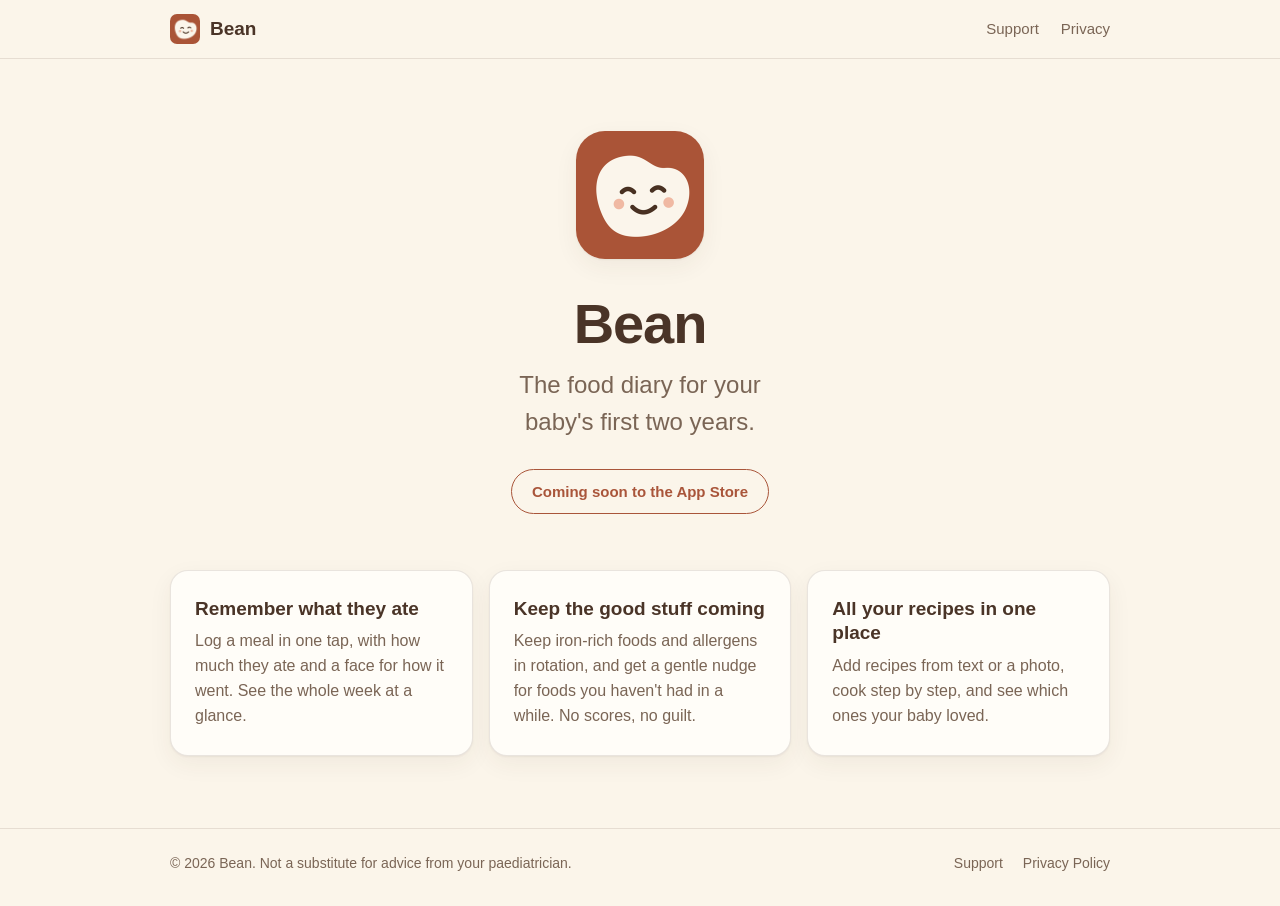
==== index.html @ aadeecb5 "Bean website: home, privacy policy and support pages Co-Authored-By: Claude Opus 5.5 <noreply@anthro" ====
<!doctype html>
<html lang="en">
<head>
  <meta charset="utf-8">
  <meta name="viewport" content="width=device-width, initial-scale=1, viewport-fit=cover">
  <title>Bean: Baby Food Diary</title>
  <meta name="description" content="Bean is the food diary for your baby's first two years. Your recipes, what they ate, and what they loved, all in one place.">
  <link rel="icon" href="icon.png">
  <link rel="apple-touch-icon" href="apple-touch-icon.png">
  <link rel="stylesheet" href="style.css">
</head>
<body>
  <header class="nav">
    <div class="wrap">
      <a class="brand" href="index.html"><img src="icon.png" alt="">Bean</a>
      <nav class="nav-links">
        <a href="support.html">Support</a>
        <a href="privacy.html">Privacy</a>
      </nav>
    </div>
  </header>

  <main class="wrap">
    <section class="hero">
      <img class="icon" src="icon.png" alt="The Bean app icon: a smiling cream bean on terracotta">
      <h1>Bean</h1>
      <p class="tagline">The food diary for your baby's first two years.</p>
      <span class="pill">Coming soon to the App Store</span>
    </section>

    <section class="features" aria-label="What Bean does">
      <div class="feature">
        <h2>Remember what they ate</h2>
        <p>Log a meal in one tap, with how much they ate and a face for how it went. See the whole week at a glance.</p>
      </div>
      <div class="feature">
        <h2>Keep the good stuff coming</h2>
        <p>Keep iron-rich foods and allergens in rotation, and get a gentle nudge for foods you haven't had in a while. No scores, no guilt.</p>
      </div>
      <div class="feature">
        <h2>All your recipes in one place</h2>
        <p>Add recipes from text or a photo, cook step by step, and see which ones your baby loved.</p>
      </div>
    </section>
  </main>

  <footer class="footer">
    <div class="wrap">
      <span>© 2026 Bean. Not a substitute for advice from your paediatrician.</span>
      <nav><a href="support.html">Support</a><a href="privacy.html">Privacy Policy</a></nav>
    </div>
  </footer>
</body>
</html>
---- style.css ----
/* Bean website. Same colours as the app (Bean/Theme.swift), with a
   day and a night version. Uses Apple's own system font (San Francisco). */
:root {
  --cream: #FBF5EA;      /* page background */
  --card: #FFFDF8;       /* card background */
  --terracotta: #A9553A; /* accent */
  --on-accent: #FFFFFF;
  --brown: #4A3427;      /* main text */
  --soft: #7A6555;       /* lighter text */
  --line: rgba(74, 52, 39, 0.12);
  --shadow: 0 1px 2px rgba(74, 52, 39, 0.06), 0 8px 24px rgba(74, 52, 39, 0.06);
  --font: -apple-system, BlinkMacSystemFont, "SF Pro Text", "Helvetica Neue", Helvetica, Arial, sans-serif;
  --font-display: -apple-system, BlinkMacSystemFont, "SF Pro Display", "Helvetica Neue", Helvetica, Arial, sans-serif;
  color-scheme: light;
}
@media (prefers-color-scheme: dark) {
  :root {
    --cream: #1E1813;
    --card: #2B231C;
    --terracotta: #E08A6B;
    --on-accent: #1E1813;
    --brown: #F3E8D8;
    --soft: #B8A592;
    --line: rgba(243, 232, 216, 0.12);
    --shadow: none;
    color-scheme: dark;
  }
}

* { box-sizing: border-box; }
html { -webkit-text-size-adjust: 100%; }
body {
  margin: 0;
  background: var(--cream);
  color: var(--brown);
  font-family: var(--font);
  font-size: 17px;
  line-height: 1.55;
  -webkit-font-smoothing: antialiased;
}
a { color: var(--terracotta); text-decoration: none; }
a:hover { text-decoration: underline; }
a:focus-visible { outline: 2px solid var(--terracotta); outline-offset: 3px; border-radius: 4px; }
img { max-width: 100%; }

.wrap {
  max-width: 980px;
  margin: 0 auto;
  padding-left: max(20px, env(safe-area-inset-left, 0px));
  padding-right: max(20px, env(safe-area-inset-right, 0px));
}

/* Top bar */
.nav {
  border-bottom: 1px solid var(--line);
}
.nav .wrap {
  display: flex;
  align-items: center;
  justify-content: space-between;
  gap: 16px;
  padding-block: 14px;
}
.brand {
  display: flex;
  align-items: center;
  gap: 10px;
  color: var(--brown);
  font-weight: 600;
  font-size: 19px;
}
.brand:hover { text-decoration: none; }
.brand img { width: 30px; height: 30px; border-radius: 7px; }
.nav-links { display: flex; gap: 22px; font-size: 15px; }
.nav-links a { color: var(--soft); }
.nav-links a[aria-current="page"] { color: var(--brown); font-weight: 600; }

/* Home: hero */
.hero { text-align: center; padding-block: 72px 56px; }
.hero .icon {
  width: 128px; height: 128px;
  border-radius: 29px;
  box-shadow: var(--shadow);
}
.hero h1 {
  font-family: var(--font-display);
  font-size: clamp(40px, 7vw, 56px);
  line-height: 1.05;
  letter-spacing: -0.02em;
  font-weight: 700;
  margin: 28px 0 12px;
}
.hero .tagline {
  font-size: clamp(20px, 3vw, 24px);
  color: var(--soft);
  max-width: 30ch;
  margin: 0 auto;
  text-wrap: balance;
}
.pill {
  display: inline-block;
  margin-top: 28px;
  padding: 10px 20px;
  border-radius: 999px;
  border: 1.5px solid var(--terracotta);
  color: var(--terracotta);
  font-weight: 600;
  font-size: 15px;
}

/* Home: three promises */
.features {
  display: grid;
  grid-template-columns: repeat(3, minmax(0, 1fr));
  gap: 16px;
  padding-bottom: 72px;
}
.feature {
  background: var(--card);
  border-radius: 18px;
  padding: 26px 24px;
  box-shadow: var(--shadow);
  border: 1px solid var(--line);
}
.feature h2 { font-size: 19px; margin: 0 0 8px; line-height: 1.3; }
.feature p { margin: 0; color: var(--soft); font-size: 16px; }
@media (max-width: 760px) {
  .features { grid-template-columns: 1fr; }
  .hero { padding-block: 48px 40px; }
}

/* Text pages (Privacy, Support) */
.doc { max-width: 680px; padding-block: 56px 72px; }
.doc h1 {
  font-family: var(--font-display);
  font-size: clamp(32px, 6vw, 44px);
  letter-spacing: -0.02em;
  line-height: 1.1;
  margin: 0 0 8px;
}
.doc .updated { color: var(--soft); margin: 0 0 32px; font-size: 15px; }
.doc h2 { font-size: 21px; margin: 40px 0 8px; line-height: 1.3; }
.doc p, .doc li { margin: 0 0 12px; }
.doc ul { padding-left: 22px; margin: 0 0 12px; }
.summary {
  background: var(--card);
  border: 1px solid var(--line);
  border-radius: 16px;
  padding: 20px 22px;
  box-shadow: var(--shadow);
}
.summary p:last-child { margin-bottom: 0; }

.contact-card {
  background: var(--card);
  border: 1px solid var(--line);
  border-radius: 18px;
  padding: 24px;
  box-shadow: var(--shadow);
  margin-bottom: 8px;
}
.contact-card .label { color: var(--soft); font-size: 15px; margin: 0 0 4px; }
.contact-card .email { font-size: clamp(19px, 5vw, 22px); font-weight: 600; overflow-wrap: break-word; }
.faq dt { font-weight: 600; margin-top: 20px; }
.faq dd { margin: 4px 0 0; color: var(--soft); }

/* Footer */
.footer { border-top: 1px solid var(--line); color: var(--soft); font-size: 14px; }
.footer .wrap {
  display: flex;
  flex-wrap: wrap;
  justify-content: space-between;
  gap: 8px 24px;
  padding-block: 24px 32px;
}
.footer nav { display: flex; gap: 20px; }
.footer a { color: var(--soft); }
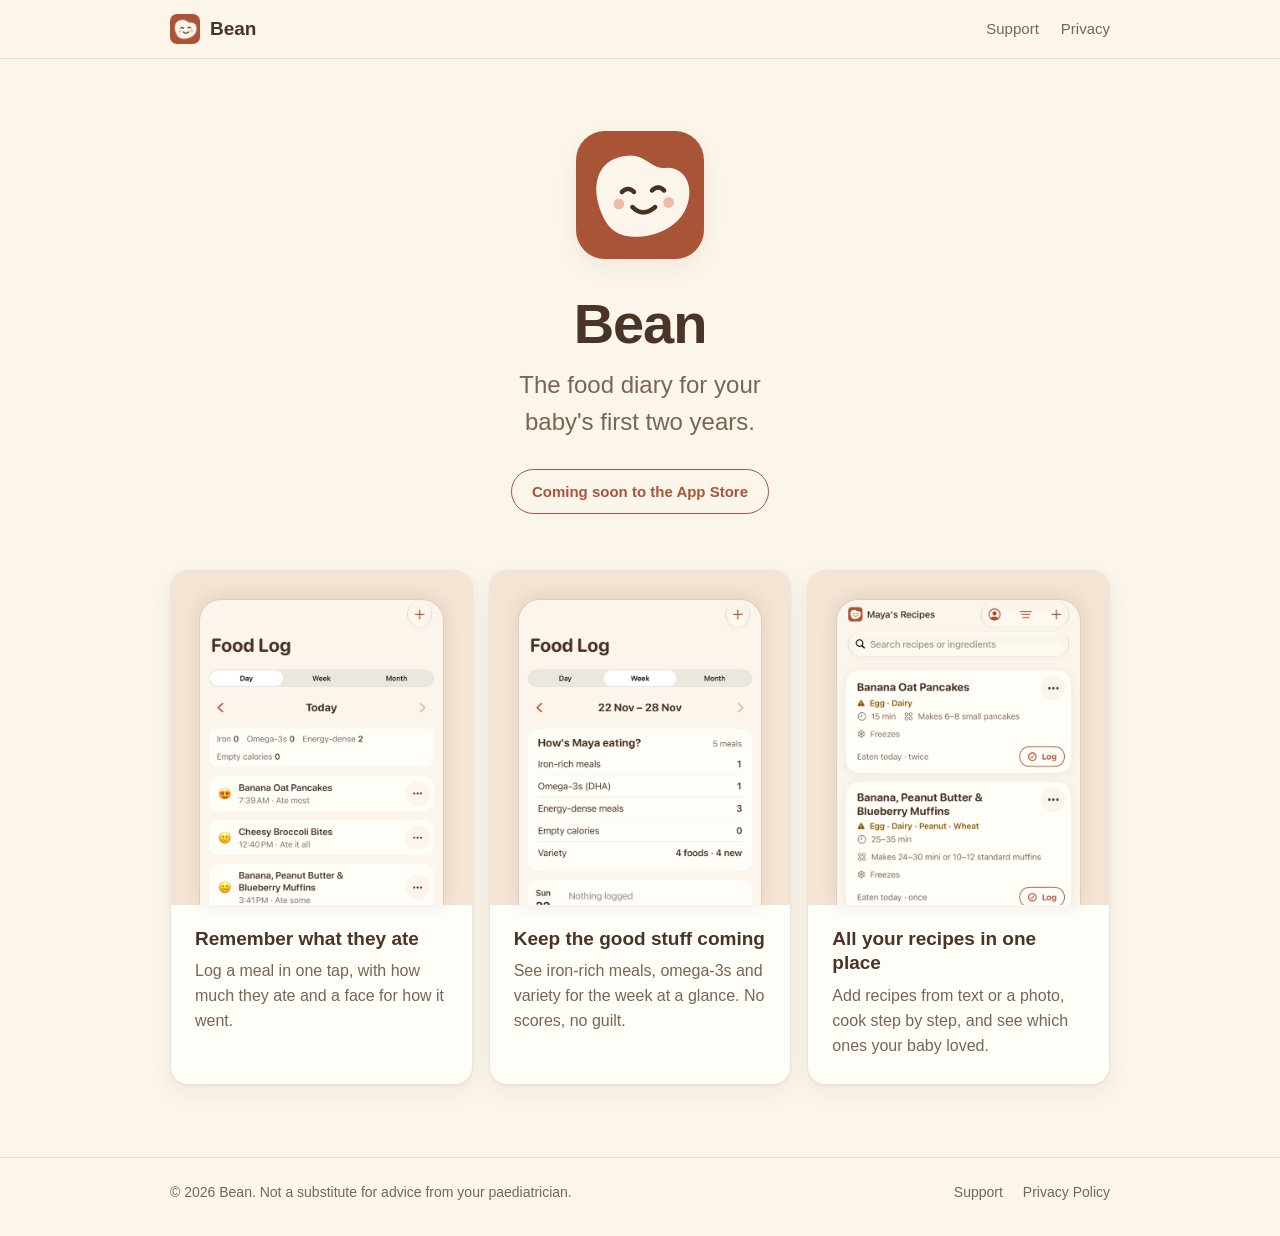
==== commit d326b78b: "Add app screenshots to the home page cards Co-Authored-By: Claude Opus 5.5 <noreply@anthropic.com>" ====
--- a/index.html
+++ b/index.html
@@ -30,16 +30,25 @@
 
     <section class="features" aria-label="What Bean does">
       <div class="feature">
-        <h2>Remember what they ate</h2>
-        <p>Log a meal in one tap, with how much they ate and a face for how it went. See the whole week at a glance.</p>
+        <div class="shot"><img src="images/food-log.png" alt="Bean's Food Log showing today's meals, each with a time, how much was eaten and a face for how it went" width="580" height="900" loading="lazy"></div>
+        <div class="feature-text">
+          <h2>Remember what they ate</h2>
+          <p>Log a meal in one tap, with how much they ate and a face for how it went.</p>
+        </div>
       </div>
       <div class="feature">
-        <h2>Keep the good stuff coming</h2>
-        <p>Keep iron-rich foods and allergens in rotation, and get a gentle nudge for foods you haven't had in a while. No scores, no guilt.</p>
+        <div class="shot"><img src="images/weekly-summary.png" alt="Bean's weekly summary counting iron-rich meals, omega-3s and how many different foods were eaten" width="580" height="900" loading="lazy"></div>
+        <div class="feature-text">
+          <h2>Keep the good stuff coming</h2>
+          <p>See iron-rich meals, omega-3s and variety for the week at a glance. No scores, no guilt.</p>
+        </div>
       </div>
       <div class="feature">
-        <h2>All your recipes in one place</h2>
-        <p>Add recipes from text or a photo, cook step by step, and see which ones your baby loved.</p>
+        <div class="shot"><img src="images/recipes.png" alt="Bean's recipe list with allergens, cooking times and when each recipe was last eaten" width="580" height="900" loading="lazy"></div>
+        <div class="feature-text">
+          <h2>All your recipes in one place</h2>
+          <p>Add recipes from text or a photo, cook step by step, and see which ones your baby loved.</p>
+        </div>
       </div>
     </section>
   </main>
--- a/style.css
+++ b/style.css
@@ -8,6 +8,7 @@
   --brown: #4A3427;      /* main text */
   --soft: #7A6555;       /* lighter text */
   --line: rgba(74, 52, 39, 0.12);
+  --panel: #F3E4D3;      /* tinted area behind app screenshots */
   --shadow: 0 1px 2px rgba(74, 52, 39, 0.06), 0 8px 24px rgba(74, 52, 39, 0.06);
   --font: -apple-system, BlinkMacSystemFont, "SF Pro Text", "Helvetica Neue", Helvetica, Arial, sans-serif;
   --font-display: -apple-system, BlinkMacSystemFont, "SF Pro Display", "Helvetica Neue", Helvetica, Arial, sans-serif;
@@ -22,6 +23,7 @@
     --brown: #F3E8D8;
     --soft: #B8A592;
     --line: rgba(243, 232, 216, 0.12);
+    --panel: #3A2E25;
     --shadow: none;
     color-scheme: dark;
   }
@@ -116,12 +118,34 @@
   padding-bottom: 72px;
 }
 .feature {
+  display: flex;
+  flex-direction: column;
   background: var(--card);
   border-radius: 18px;
-  padding: 26px 24px;
-  box-shadow: var(--shadow);
-  border: 1px solid var(--line);
-}
+  overflow: hidden;
+  box-shadow: var(--shadow);
+  border: 1px solid var(--line);
+}
+/* App screenshot, shown as the top of a phone screen rising from a tinted panel */
+.shot {
+  background: var(--panel);
+  padding: 28px 28px 0;
+}
+.shot img {
+  display: block;
+  width: 100%;
+  max-width: 250px;
+  height: auto;
+  aspect-ratio: 4 / 5;
+  object-fit: cover;
+  object-position: top;
+  margin: 0 auto;
+  border-radius: 22px 22px 0 0;
+  border: 1px solid var(--line);
+  border-bottom: 0;
+  box-shadow: 0 -2px 18px rgba(74, 52, 39, 0.10);
+}
+.feature-text { padding: 22px 24px 26px; }
 .feature h2 { font-size: 19px; margin: 0 0 8px; line-height: 1.3; }
 .feature p { margin: 0; color: var(--soft); font-size: 16px; }
 @media (max-width: 760px) {
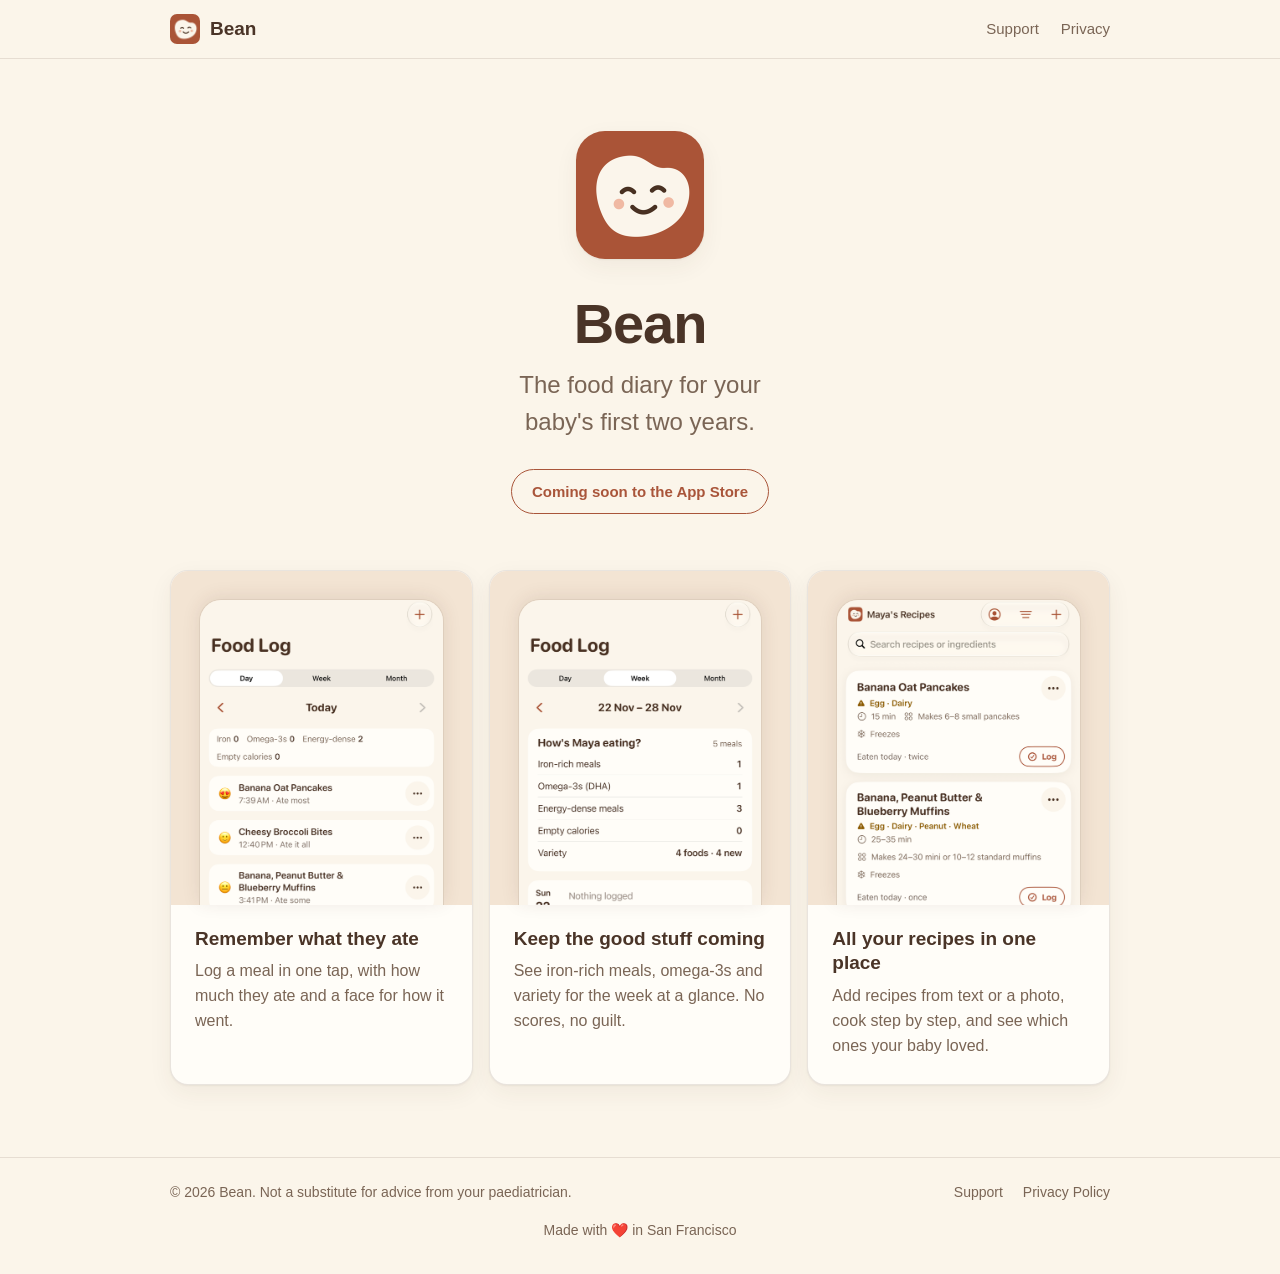
==== commit 8a8573f8: "Add 'Made with love in San Francisco' to the footer Co-Authored-By: Claude Opus 5.5 <noreply@anthrop" ====
--- a/index.html
+++ b/index.html
@@ -57,6 +57,7 @@
     <div class="wrap">
       <span>© 2026 Bean. Not a substitute for advice from your paediatrician.</span>
       <nav><a href="support.html">Support</a><a href="privacy.html">Privacy Policy</a></nav>
+      <p class="made-in">Made with <span role="img" aria-label="love">❤️</span> in San Francisco</p>
     </div>
   </footer>
 </body>
--- a/style.css
+++ b/style.css
@@ -199,3 +199,4 @@
 }
 .footer nav { display: flex; gap: 20px; }
 .footer a { color: var(--soft); }
+.footer .made-in { flex-basis: 100%; margin: 8px 0 0; text-align: center; }
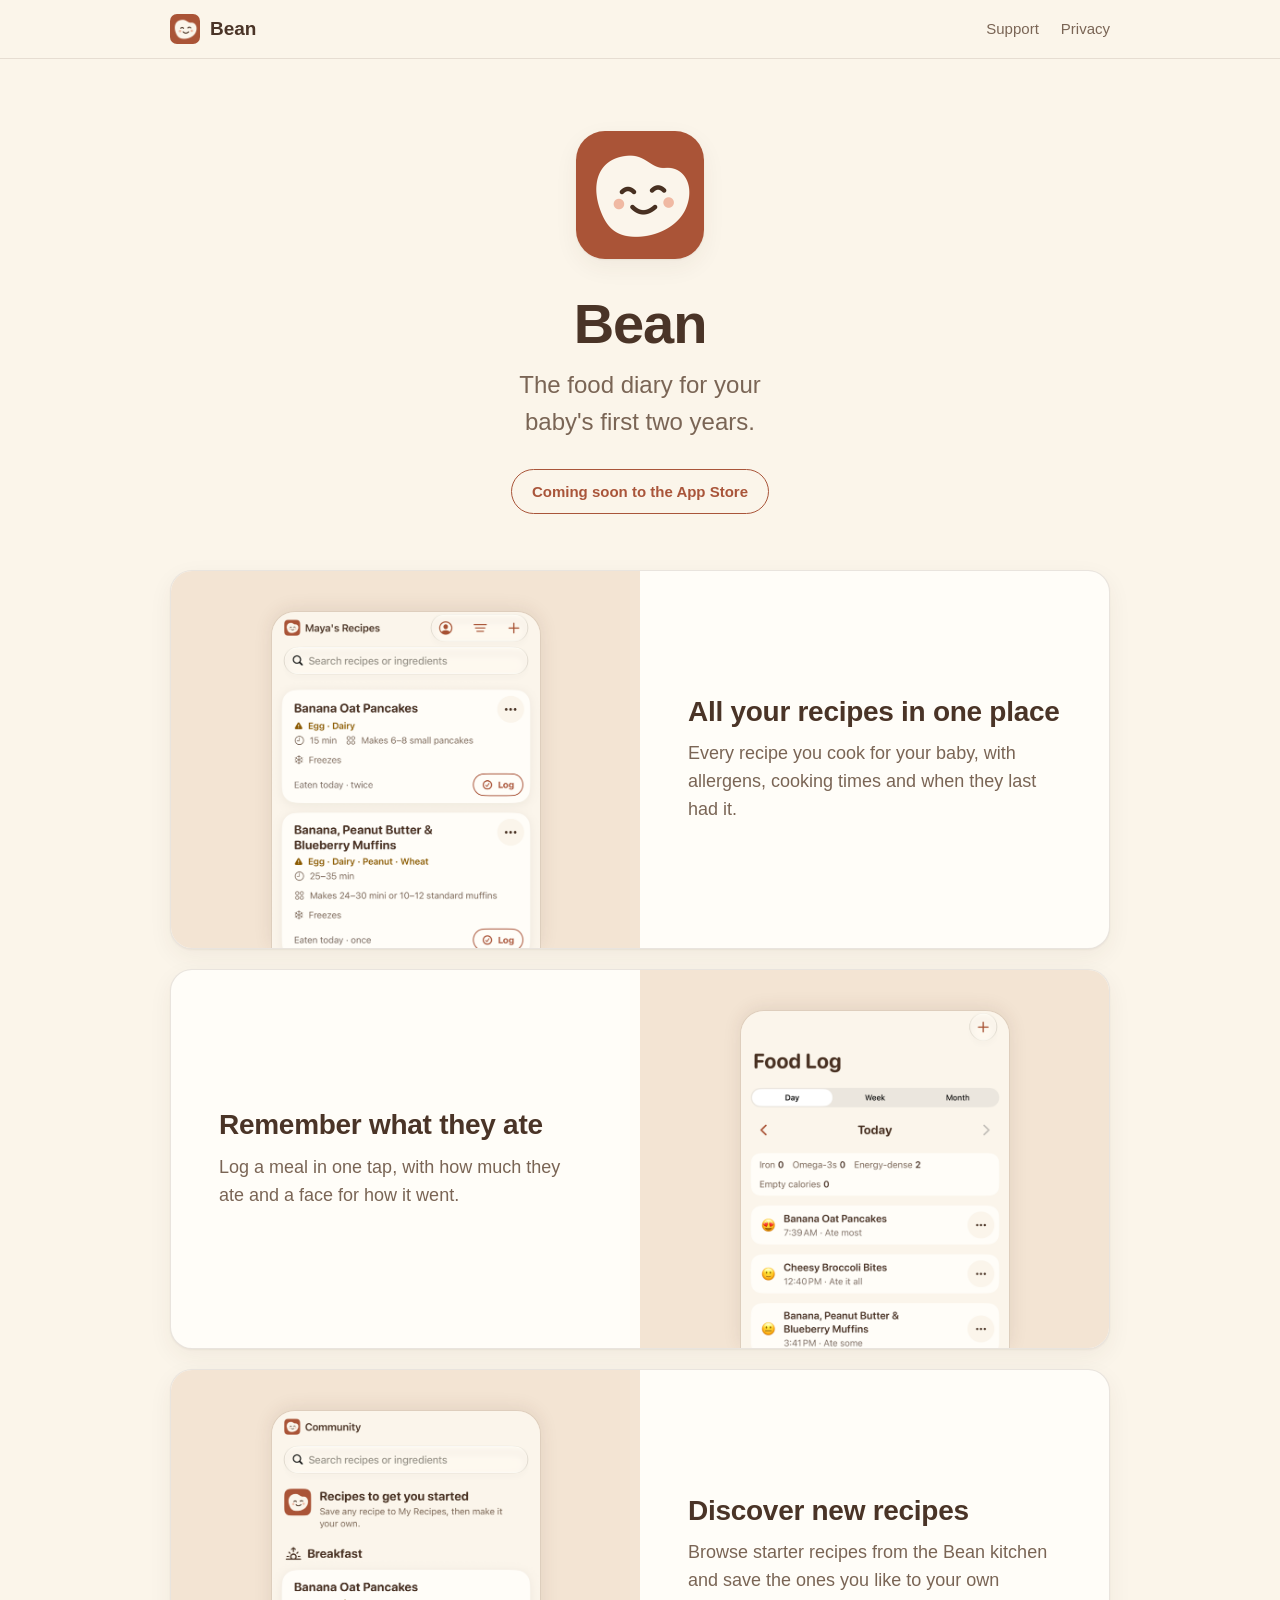
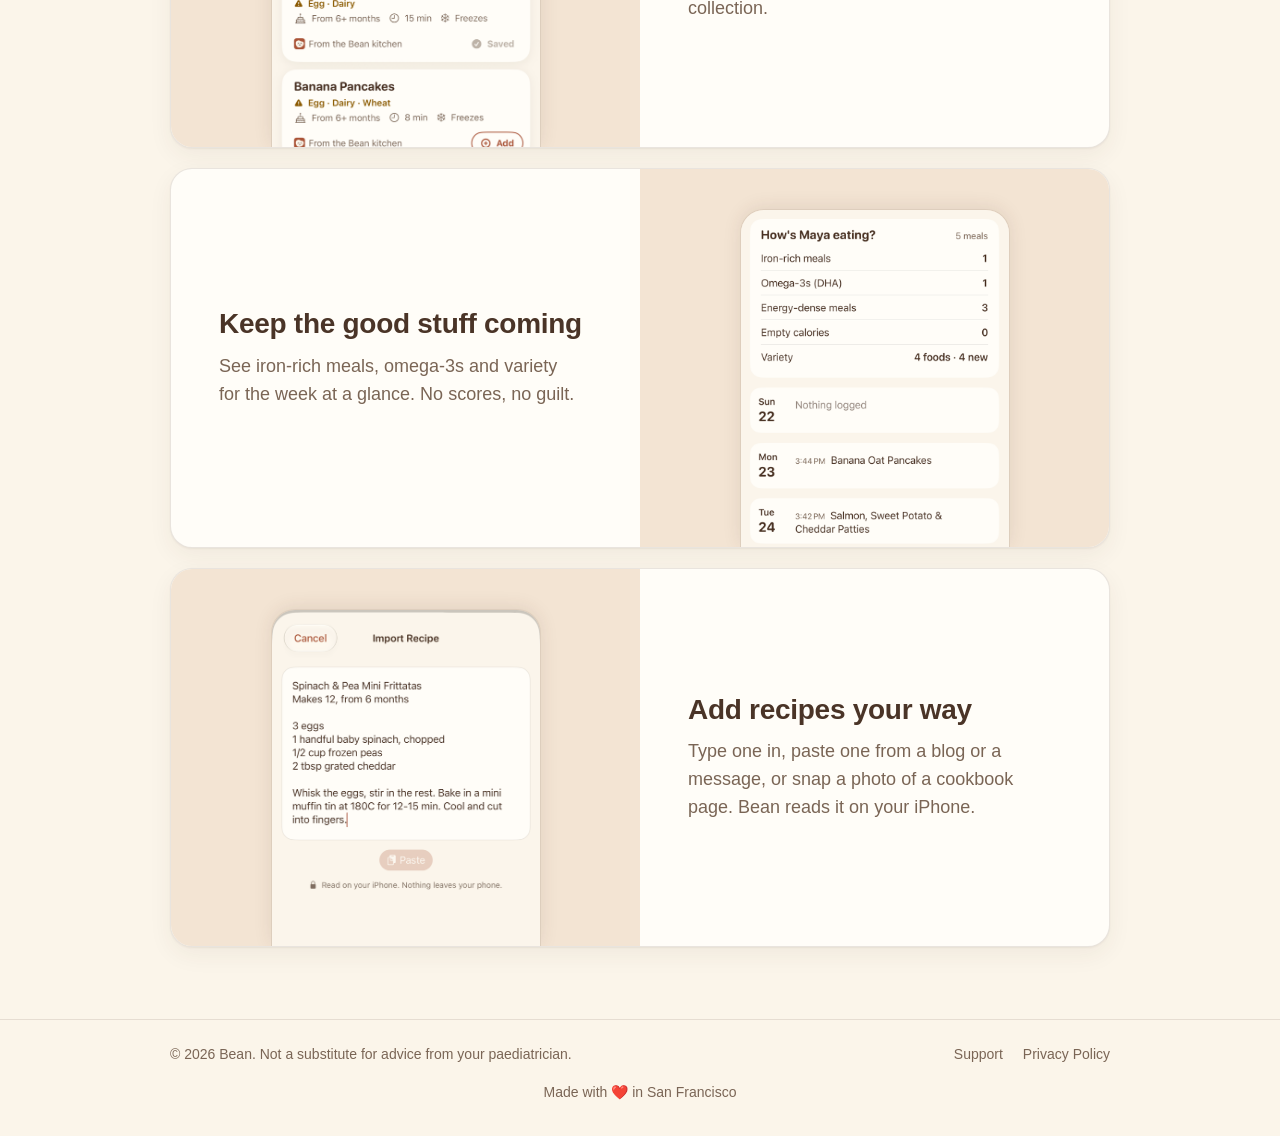
==== commit 8447e069: "Five feature rows: recipes, food log, Community, weekly summary, adding recipes Co-Authored-By: Clau" ====
--- a/index.html
+++ b/index.html
@@ -30,24 +30,38 @@
 
     <section class="features" aria-label="What Bean does">
       <div class="feature">
-        <div class="shot"><img src="images/food-log.png" alt="Bean's Food Log showing today's meals, each with a time, how much was eaten and a face for how it went" width="580" height="900" loading="lazy"></div>
+        <div class="shot"><img src="images/recipes.png" alt="Bean's recipe list showing allergens, cooking times and when each recipe was last eaten" width="579" height="900" loading="lazy"></div>
+        <div class="feature-text">
+          <h2>All your recipes in one place</h2>
+          <p>Every recipe you cook for your baby, with allergens, cooking times and when they last had it.</p>
+        </div>
+      </div>
+      <div class="feature">
+        <div class="shot"><img src="images/food-log.png" alt="Bean's Food Log showing today's meals, each with a time, how much was eaten and a face for how it went" width="579" height="900" loading="lazy"></div>
         <div class="feature-text">
           <h2>Remember what they ate</h2>
           <p>Log a meal in one tap, with how much they ate and a face for how it went.</p>
         </div>
       </div>
       <div class="feature">
-        <div class="shot"><img src="images/weekly-summary.png" alt="Bean's weekly summary counting iron-rich meals, omega-3s and how many different foods were eaten" width="580" height="900" loading="lazy"></div>
+        <div class="shot"><img src="images/community.png" alt="Bean's Community tab with starter recipes like Banana Oat Pancakes, ready to save" width="579" height="900" loading="lazy"></div>
+        <div class="feature-text">
+          <h2>Discover new recipes</h2>
+          <p>Browse starter recipes from the Bean kitchen and save the ones you like to your own collection.</p>
+        </div>
+      </div>
+      <div class="feature">
+        <div class="shot"><img src="images/weekly-summary.png" alt="Bean's weekly summary counting iron-rich meals, omega-3s and how many different foods were eaten" width="579" height="900" loading="lazy"></div>
         <div class="feature-text">
           <h2>Keep the good stuff coming</h2>
           <p>See iron-rich meals, omega-3s and variety for the week at a glance. No scores, no guilt.</p>
         </div>
       </div>
       <div class="feature">
-        <div class="shot"><img src="images/recipes.png" alt="Bean's recipe list with allergens, cooking times and when each recipe was last eaten" width="580" height="900" loading="lazy"></div>
+        <div class="shot"><img src="images/add-recipes.png" alt="Bean's Import Recipe screen with a recipe pasted in, ready to read" width="579" height="900" loading="lazy"></div>
         <div class="feature-text">
-          <h2>All your recipes in one place</h2>
-          <p>Add recipes from text or a photo, cook step by step, and see which ones your baby loved.</p>
+          <h2>Add recipes your way</h2>
+          <p>Type one in, paste one from a blog or a message, or snap a photo of a cookbook page. Bean reads it on your iPhone.</p>
         </div>
       </div>
     </section>
--- a/style.css
+++ b/style.css
@@ -110,46 +110,62 @@
   font-size: 15px;
 }
 
-/* Home: three promises */
+/* Home: features, one row each, screenshot and text side by side (alternating) */
 .features {
+  display: flex;
+  flex-direction: column;
+  gap: 20px;
+  padding-bottom: 72px;
+}
+.feature {
   display: grid;
-  grid-template-columns: repeat(3, minmax(0, 1fr));
-  gap: 16px;
-  padding-bottom: 72px;
-}
-.feature {
-  display: flex;
-  flex-direction: column;
+  grid-template-columns: minmax(0, 1fr) minmax(0, 1fr);
+  align-items: center;
   background: var(--card);
-  border-radius: 18px;
+  border-radius: 22px;
   overflow: hidden;
   box-shadow: var(--shadow);
   border: 1px solid var(--line);
 }
+.feature:nth-child(even) .shot { order: 2; }
 /* App screenshot, shown as the top of a phone screen rising from a tinted panel */
 .shot {
+  align-self: stretch;
+  display: flex;
+  align-items: flex-end;
+  justify-content: center;
   background: var(--panel);
-  padding: 28px 28px 0;
+  padding: 40px 40px 0;
 }
 .shot img {
   display: block;
   width: 100%;
-  max-width: 250px;
+  max-width: 270px;
   height: auto;
   aspect-ratio: 4 / 5;
   object-fit: cover;
   object-position: top;
-  margin: 0 auto;
-  border-radius: 22px 22px 0 0;
+  border-radius: 24px 24px 0 0;
   border: 1px solid var(--line);
   border-bottom: 0;
   box-shadow: 0 -2px 18px rgba(74, 52, 39, 0.10);
 }
-.feature-text { padding: 22px 24px 26px; }
-.feature h2 { font-size: 19px; margin: 0 0 8px; line-height: 1.3; }
-.feature p { margin: 0; color: var(--soft); font-size: 16px; }
+.feature-text { padding: 40px 48px; min-width: 0; }
+.feature h2 {
+  font-family: var(--font-display);
+  font-size: clamp(22px, 3vw, 28px);
+  line-height: 1.2;
+  letter-spacing: -0.01em;
+  margin: 0 0 12px;
+  text-wrap: balance;
+}
+.feature p { margin: 0; color: var(--soft); font-size: 18px; max-width: 36ch; }
 @media (max-width: 760px) {
-  .features { grid-template-columns: 1fr; }
+  .feature { grid-template-columns: 1fr; }
+  .feature:nth-child(even) .shot { order: 0; }
+  .shot { padding: 28px 28px 0; }
+  .feature-text { padding: 22px 24px 26px; }
+  .feature p { font-size: 16px; }
   .hero { padding-block: 48px 40px; }
 }
 
